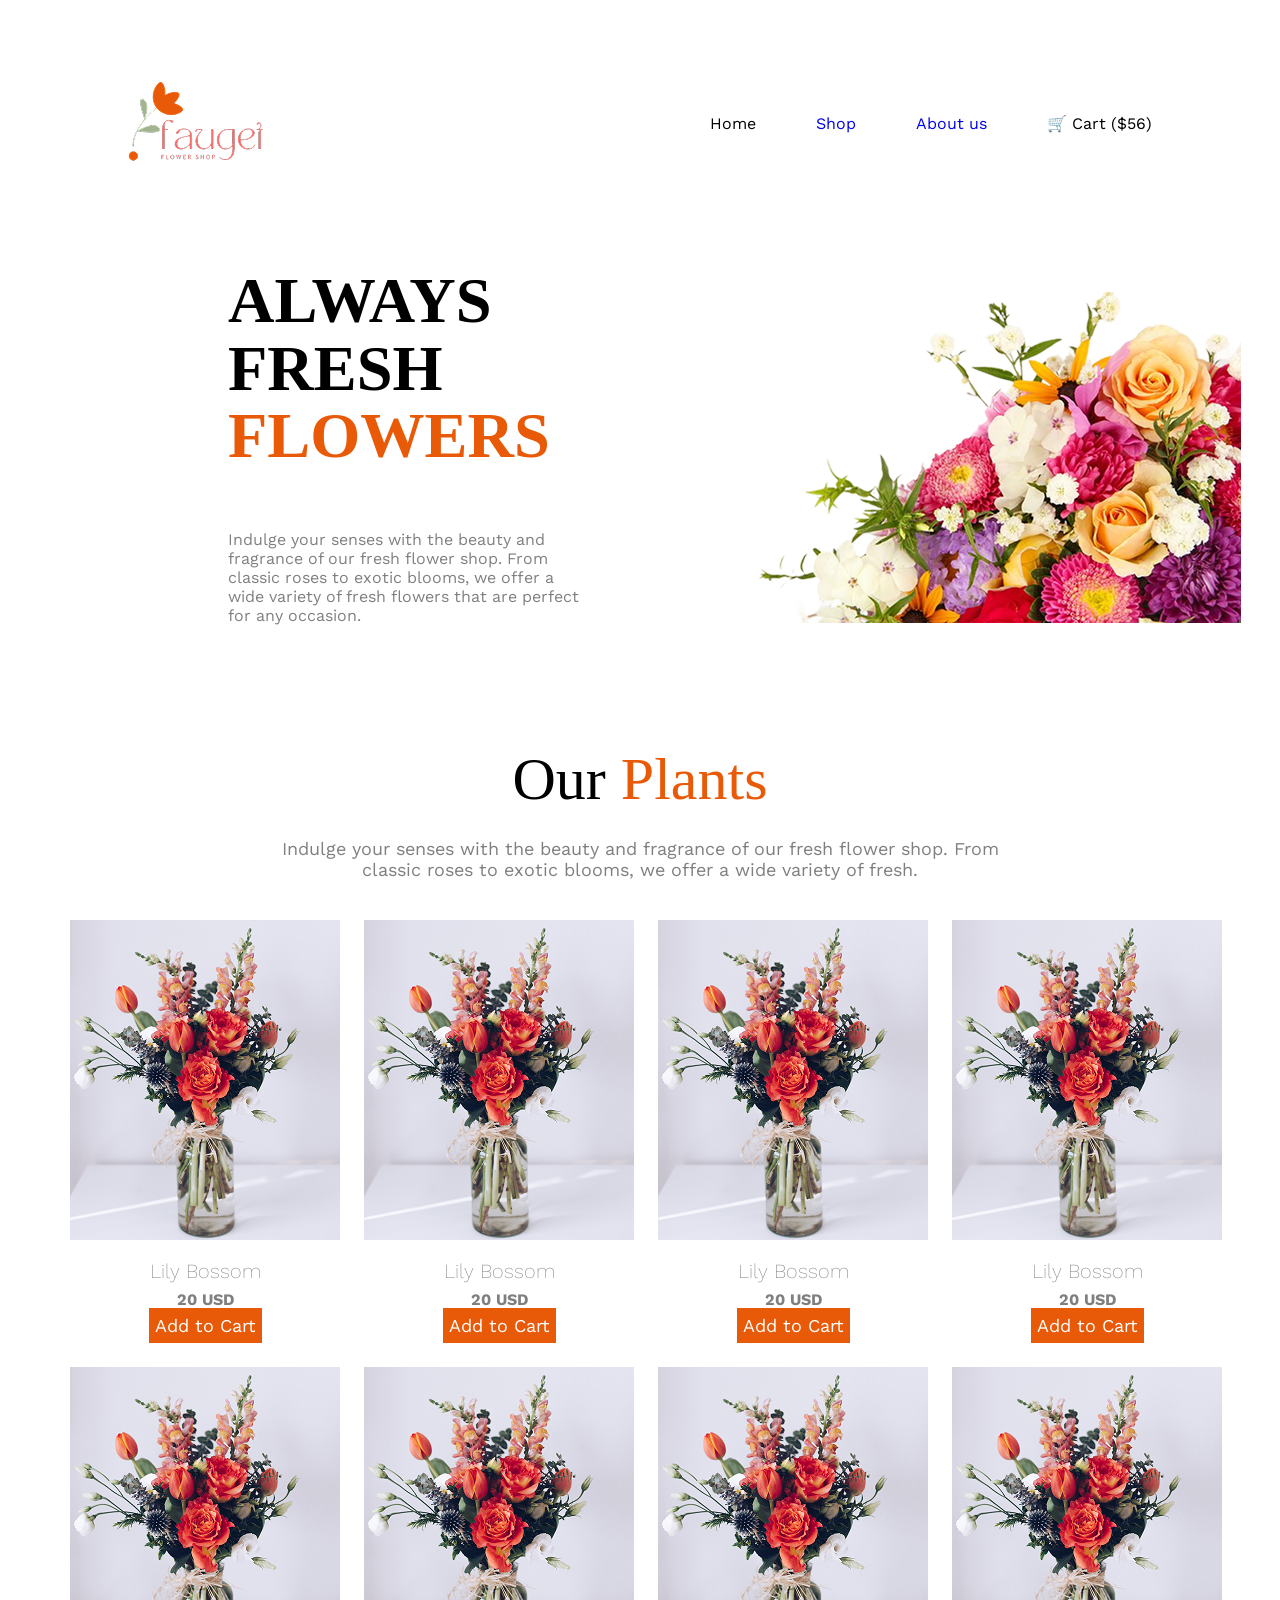
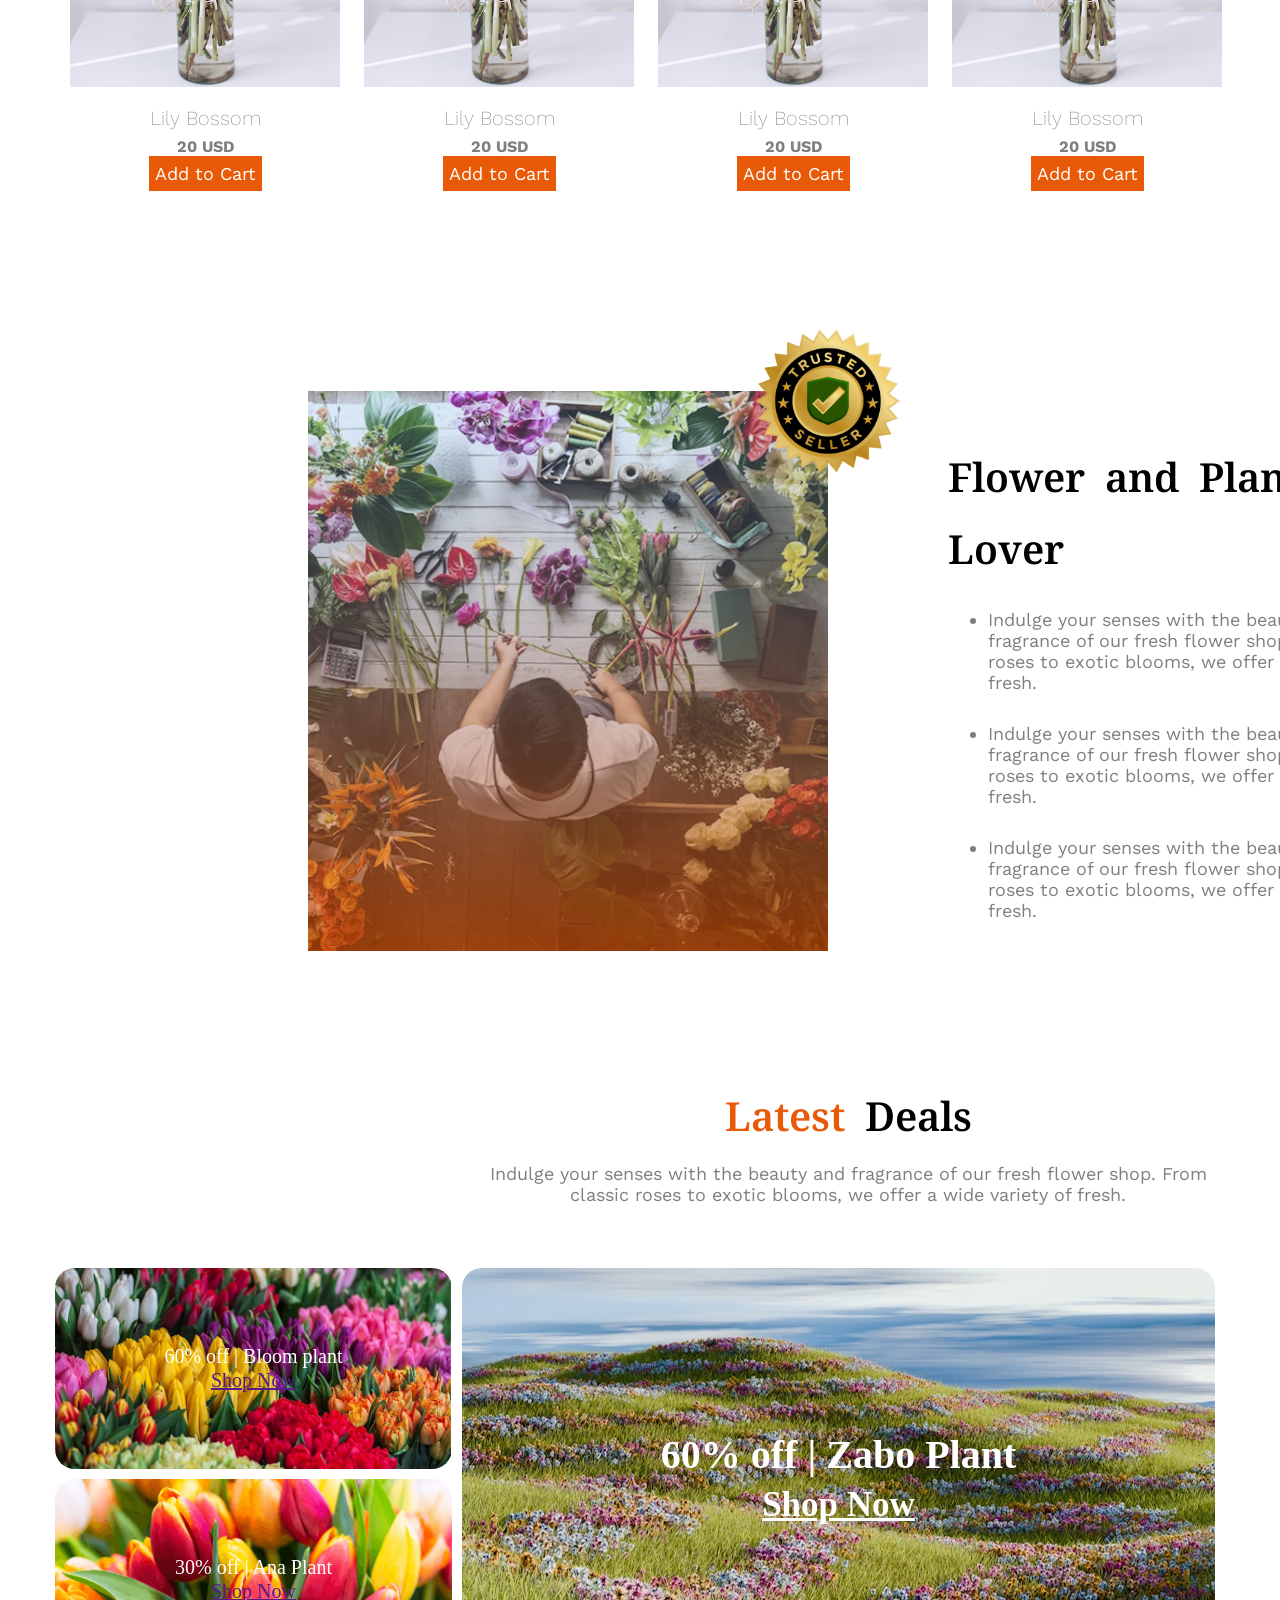
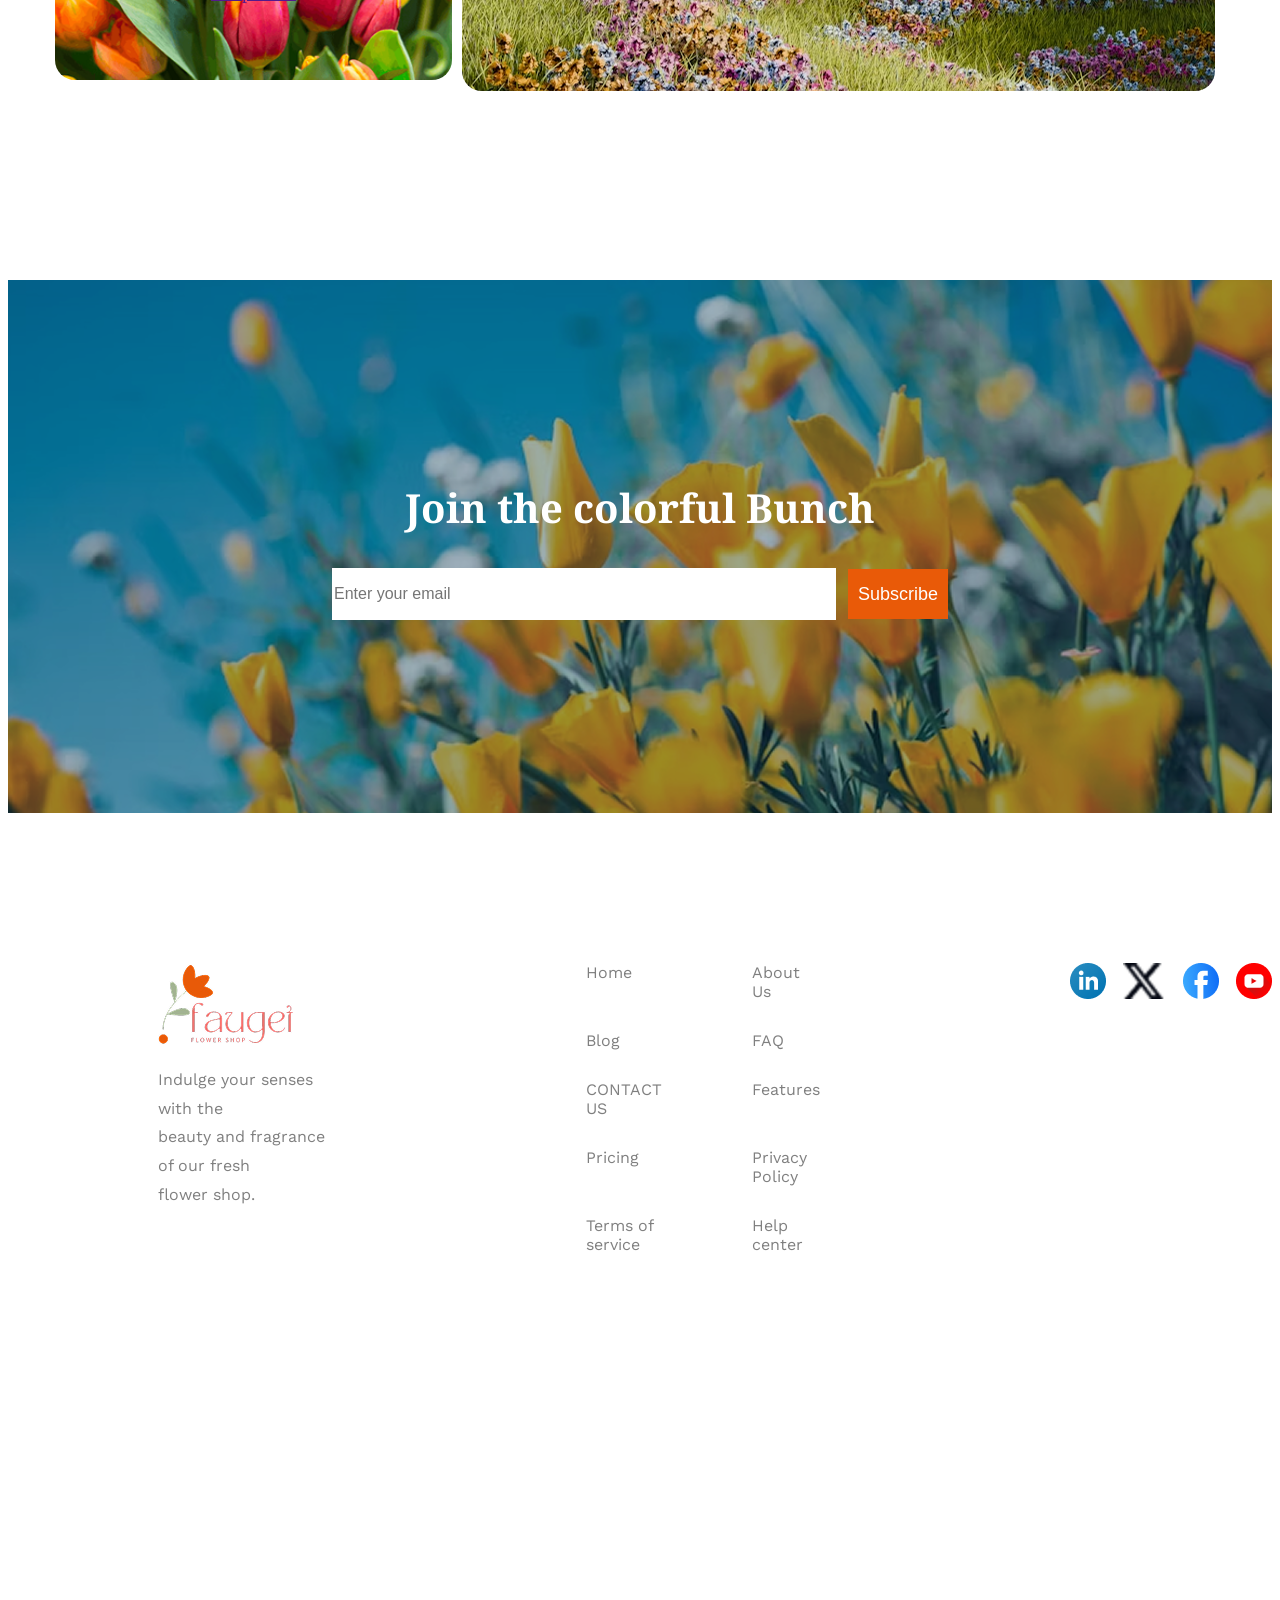
==== index.html @ 3d9fce6f "change page namee" ====
<!DOCTYPE html>
<html lang="en">
<head>
    <meta charset="UTF-8">
    <meta name="viewport" content="width=device-width, initial-scale=1.0">
    <title>Flower shop</title>
    <link href="https://fonts.googleapis.com/css2?family=Work+Sans:wght@400;700&display=swap" rel="stylesheet">
    <link href="https://fonts.googleapis.com/css2?family=Noto+Serif&display=swap" rel="stylesheet">
    <link rel="stylesheet" href="assignment2.css">
</head>
<body>
<section class="navbar">
<section class="img1">
<img src="assets/logo.png" alt="">
</section>
<section class="icons">
    <a href="#" class=" black">Home</a>
    <a href="#" >Shop</a>
    <a href="#">About us</a>
    <span class="cart-icon black">🛒 Cart ($56)</span>
</section>
</section>
<section class="banner">
  <div class="banner-text">
    <div class="text2-title">
      <h3>ALWAYS FRESH <span class="orange">FLOWERS</span></h3>
    </div>
    <div class="text2-grey">
      Indulge your senses with the beauty and fragrance of our fresh flower shop. From classic roses to exotic blooms, we offer a wide variety of fresh flowers that are perfect for any occasion.
    </div>
  </div>
  <div class="banner-image">
    <img src="assets/hero-flower.png" alt="Hero flower image">
  </div>
</section>
<section class="catalog">
   <h4> <div class="title-catalog">Our <span class="orange">Plants</span></div></h4>
   <div class="text1-catalog">
    Indulge your senses with the beauty and fragrance of our fresh flower shop. From 
    <br>classic roses to exotic blooms, we offer a wide variety of fresh.
   </div>
    <div class="catalog-items">
     <div class="item">
        <img src="assets/sample-flower-image.png" alt="Flower 1">
        <h5 class="lily">Lily Bossom</h5>
        <p>20 USD</p>
        <button class="btn1"> <div class="text3"></div>Add to Cart</button>
     </div>
     <div class="item">
        <img src="assets/sample-flower-image.png" alt="Flower 1">
        <h5 class="lily">Lily Bossom</h5>
        <p>20 USD</p>
        <button class="btn1"> <div class="text3"></div>Add to Cart</button>
     </div>
     <div class="item">
        <img src="assets/sample-flower-image.png" alt="Flower 1">
        <h5 class="lily">Lily Bossom</h5>
        <p>20 USD</p>
        <button class="btn1"> <div class="text3"></div>Add to Cart</button>
     </div>
     <div class="item">
        <img src="assets/sample-flower-image.png" alt="Flower 1">
        <h5 class="lily">Lily Bossom</h5>
        <p>20 USD</p>
        <button class="btn1"> <div class="text3"></div>Add to Cart</button>
     </div>
     <div class="item">
        <img src="assets/sample-flower-image.png" alt="Flower 1">
        <h5 class="lily">Lily Bossom</h5>
        <p>20 USD</p>
        <button class="btn1"> <div class="text3"></div>Add to Cart</button>
     </div>
     <div class="item">
        <img src="assets/sample-flower-image.png" alt="Flower 1">
        <h5 class="lily">Lily Bossom</h5>
        <p>20 USD</p>
        <button class="btn1"> <div class="text3"></div>Add to Cart</button>
     </div>
     <div class="item">
        <img src="assets/sample-flower-image.png" alt="Flower 1">
        <h5 class="lily">Lily Bossom</h5>
        <p>20 USD</p>
        <button class="btn1"> <div class="text3"></div>Add to Cart</button>
     </div>
     <div class="item">
        <img src="assets/sample-flower-image.png" alt="Flower 1">
        <h5 class="lily">Lily Bossom</h5>
        <p>20 USD</p>
        <button class="btn1"> <div class="text3"></div>Add to Cart</button>
     </div>

</section>
<section class="trusted-seller">
  <div >
    <img class="img3" src="assets/flower-store.png" alt="">
   
  </div>
   <img class="img5" src="assets/trusted-badge.png" alt="">
    <div class="trusted-seller-text">
    <p class="txt4">
        Flower and Plants <br> Lover
    </p>
        <ul class="txt5">
            <li>
Indulge your senses with the beauty and <br>fragrance of our fresh flower shop. From classic <br> roses to exotic blooms, we offer a wide variety of fresh.
            </li>
            <li>
Indulge your senses with the beauty and <br>fragrance of our fresh flower shop. From classic <br> roses to exotic blooms, we offer a wide variety of fresh.
            </li>
            <li>
Indulge your senses with the beauty and 
<br>fragrance of our fresh flower shop. From classic
<br> roses to exotic blooms, we offer a wide variety of fresh.
            </li>
          
        </ul></div>
</section>
<section class="latest">
    <div class="txt6"> <span class="orange">Latest</span>      Deals</div>
    <div class="txt7">Indulge your senses with the beauty and fragrance of our fresh flower shop. From <br> classic roses to exotic blooms, we offer a wide variety of fresh.</div>
</section>
<section class="images">
   <div class="row">
     <div class="anna"> <img src="assets/deal-bloom.png" alt="Bloom deal"> <p class="centered">60% off | Bloom plant <br> <a href="">Shop Now</a></p></div>
     <div class="bloom"> <img src="assets/deal-ana.png" alt="Ana deal"> <p class="centered">30% off | Ana Plant<br><a href="">Shop Now</a></p></div>
     <div class="zabo"> <img src="assets/deal-zabo.png" alt="Zabo deal"> <p class="centered">60% off | Zabo Plant <br><a href="">Shop Now</a></p></div>
   </div>
</section>
<section class="background image">
<div class="bg">
  <div class="subscribe-content">
    <p id="join">Join the colorful Bunch</p>
    <form class="subscribe-form">
      <input type="email" placeholder="Enter your email" required>
      <button class="btn2"">Subscribe</button>
    </form>
  </div>
</div>
</section>
<section class="footer">
   <div class="logo2">
      <img src="assets/logo.png" alt="">
      <p class="text10">
Indulge your senses with the <br> beauty and fragrance of our fresh <br> flower shop. 
      </p>
   </div>
   <div class="menu">
      <ul class="text10">
<li>Home</li>
<li>About Us</li>
<li>Blog</li>
<li>FAQ</li>
<li>CONTACT US</li>  
<li>
   Features
</li>
<li>Pricing</li>
<li>Privacy Policy</li>
<li>Terms of service</li>
<li>Help center</li>
      </ul>
   </div>
   <div class="icon3">
      <img src="assets/icon-linkedin.png" alt="">
      <img src="assets/icon-twitter.png" alt="">
      <img src="assets/icon-facebook.png" alt="">
      <img src="assets/icon-youtube.png" alt="">
   </div>
</section>
</body>
</html>
---- assignment2.css ----
.navbar, .text2-grey, .text1-catalog, .item, .lily, .btn1, .txt5, .txt7, .text10
{
    font-family: 'Work Sans', sans-serif;
      color: rgba(0, 0, 0, 0.5);
}
.icons{
    display: flex;
    gap: 60px;
    align-items: center;
    margin-right: 120px;
    ;
}
.icons a{
    text-decoration: none;

}
.black
{
    color: black;
}
.navbar{
    display: flex;
    justify-content: space-between;
    margin-top: 80px;
}
.img1{
    margin-left: 120px;
}
.orange{
    color: #E95A08;
}
.text2-title{
    font-size: 55px;
    font-weight: 500;
    margin: 60px;
}
.text2-title h3{
    margin: 0;
    line-height: 1.05;
}
.text2-grey{
    color: rgba(0, 0, 0, 0.5);
    margin-top: 24px;
margin: 60px;
}
.title, .txt4, .txt6, #join{
  font-family: 'Noto Serif', serif;
}
.banner{
    display: flex;
    flex-wrap: wrap;
    justify-content: flex-start;
    align-items: center;
    gap: 24px;
    margin-top: 40px;
    margin-left: 120px;
    padding: 0 40px;
}
.banner-text{
    flex: 1 1 200px;
    max-width: 45%;
}
.banner-image{
    flex: 1 1 320px;
    max-width: 45%;
}
.banner-image img{
    width: 570px;
    height: 355px;
    display: block;
}
.catalog{
    max-width: 1140px;
    margin: 0 auto;
    padding: 0 20px;
    justify-items: center;
    align-items: center;
}
.title-catalog{
    font-size: 60px;
    font-weight: 500;
    margin: 60px auto 0;
    text-align: center;
}
.text1-catalog{
    font-size: 18px;
    color: rgba(0, 0, 0, 0.5);
    margin: 24px auto 0;
    text-align: center;
    max-height: 54px;
    max-width: 888px;
}
.catalog-items{
    display: grid;
    grid-template-columns: repeat(4, 1fr);
    gap: 24px;
    margin: 40px auto 0;
    max-width: 1140px;
    justify-items: center;
}
.btn1{
   background-color: #E95A08;
   color: white;
   height: 35px;
   font-size: 18px;
   border: none;
}
.text3{
    font-size: 100px;
    color: #E95A08
}
.item{
    text-align: center;
}
.item h5{
    font-size: 20px;
    font-weight: 200;
    line-height: 1.2;
    margin: 12px 0 8px 0;
}
.item p{
    font-weight: bold;
    font-size: 16px;
    line-height: 1.1;
    margin: 0;
}
.lily{
    font-weight: 600;
}
.catalog-items{
    display: grid;
    grid-template-columns: repeat(4, 1fr);
    gap: 24px;
    margin: 40px auto 0;
    max-width: 1140px;
    justify-items: center;
}
.img3{
    height: 560px;
    width: 520px;
}
.trusted-seller{
    position: relative;
    height: 597px;
    width: 1140px;
    display: flex;
    margin-top: 200px;
    margin-left: 300px;
    gap: 120px;
}
.txt4, .txt6{
    font-size: 40px;
    font-weight: 600;
    margin: 0;
    word-spacing: 10px;
}
.txt7{
    font-size: 18px;
    color: rgba(0, 0, 0, 0.5);
margin-top: 20px;
   
}
.txt5{
    font-size: 18px;
    color: rgba(0, 0, 0, 0.5);
    margin: 24px 0 0;
    max-width: 540px;
}
li{
    margin-bottom: 30px;
}
.trusted-seller-text{
    margin-top: 50px;
}
.img5{
    position: absolute;
    top: -90px;
    left: 420px;
    height: 200px;
    width: 200px;
    z-index: 2;
}
.latest{
    height: 80px;
    width: 1440px;
    text-align: center;
    margin-left: 120px;
    margin-top: 100px;
}
.images{
    max-width: 1170px;
    margin: 100px auto 0;
    padding: 0 20px;
}
.row {
  display: grid;
  grid-template-columns: 397px 753px;
  grid-template-rows: 201px 201px;
  gap: 10px;
}

.anna, .bloom, .zabo {
    border-radius: 20px;
    position: relative;
    text-align: center;
    color: white;
    overflow: hidden;
}

.anna {
  grid-column: 1;
  grid-row: 1;
  height: 201px;
}

.bloom {
  grid-column: 1;
  grid-row: 2;
  height: 201px;
}

.zabo {
  grid-column: 2;
  grid-row: 1 / span 2;
  height: 423px;
}

.anna img,
.bloom img,
.zabo img {
  width: 100%;
  height: 100%;
  object-fit: cover;
  display: block;
}

.centered {
  position: absolute;
  top: 50%;
  left: 50%;
  transform: translate(-50%, -50%);
  margin: 0;
  line-height: 1.2;
  font-size: 20px;
}

.zabo .centered {
  font-size: 40px;
  font-weight: 700;
  color: white
  
}

.zabo .centered a {
  color: #fff;
  font-weight: 600;
  font-size: 35px;
}

.images .row > div {
  min-height: 200px;
}
p {
  line-height: 1.8;
}
.text8{
    font-size: 28px;
  font-weight: 300px;
    margin-top: 20px;
}

.bg {
    width: 100%;
    height: 533px;
    background-image: url('assets/news-letter-bg.png');
    background-size: cover;
    background-repeat: no-repeat;
    background-position: center;
    margin-top: 200px;
    display: flex;
    align-items: center;
    justify-content: center;
    position: relative;
    text-align: center;
}
.subscribe-content {
    display: flex;
    flex-direction: column;
    align-items: center;
    gap: 24px;
}
#join {
    color: white;
    font-size: 40px;
    font-weight: 700;

    margin: 0;
}
.subscribe-form {
    display: flex;
    align-items: center;
    gap: 12px;
    flex-wrap: wrap;
    justify-content: center;
}
.subscribe-form input {
   height: 50px;
   
    border: none;
    min-width: 500px;
    font-size: 16px;
}

.join{
    margin: 200px auto 0;
}
.btn2{
   background-color: #E95A08;
   color: white;
   height: 50px;
   font-size: 18px;
width: 100px;
border: none;}
.footer{
    margin-top: 150px;
    display: flex;
  margin-left: 150px;
    gap:250px;
}
.menu{
    display: grid;
    grid-template-rows: repeat(2, 1fr);
    gap: 90px;
    
}
.menu ul{
    list-style: none;
    padding: 0;
    margin: 0;

  display: grid;
  grid-template-columns: repeat(2, 1fr); 
  column-gap: 90px;
}
.icon3{
    display: flex;
    gap: 10px;
    height: 36px;
    width: 300px;
    justify-content: space-between;
}
.icon3 img{
    gap: 20px;
}
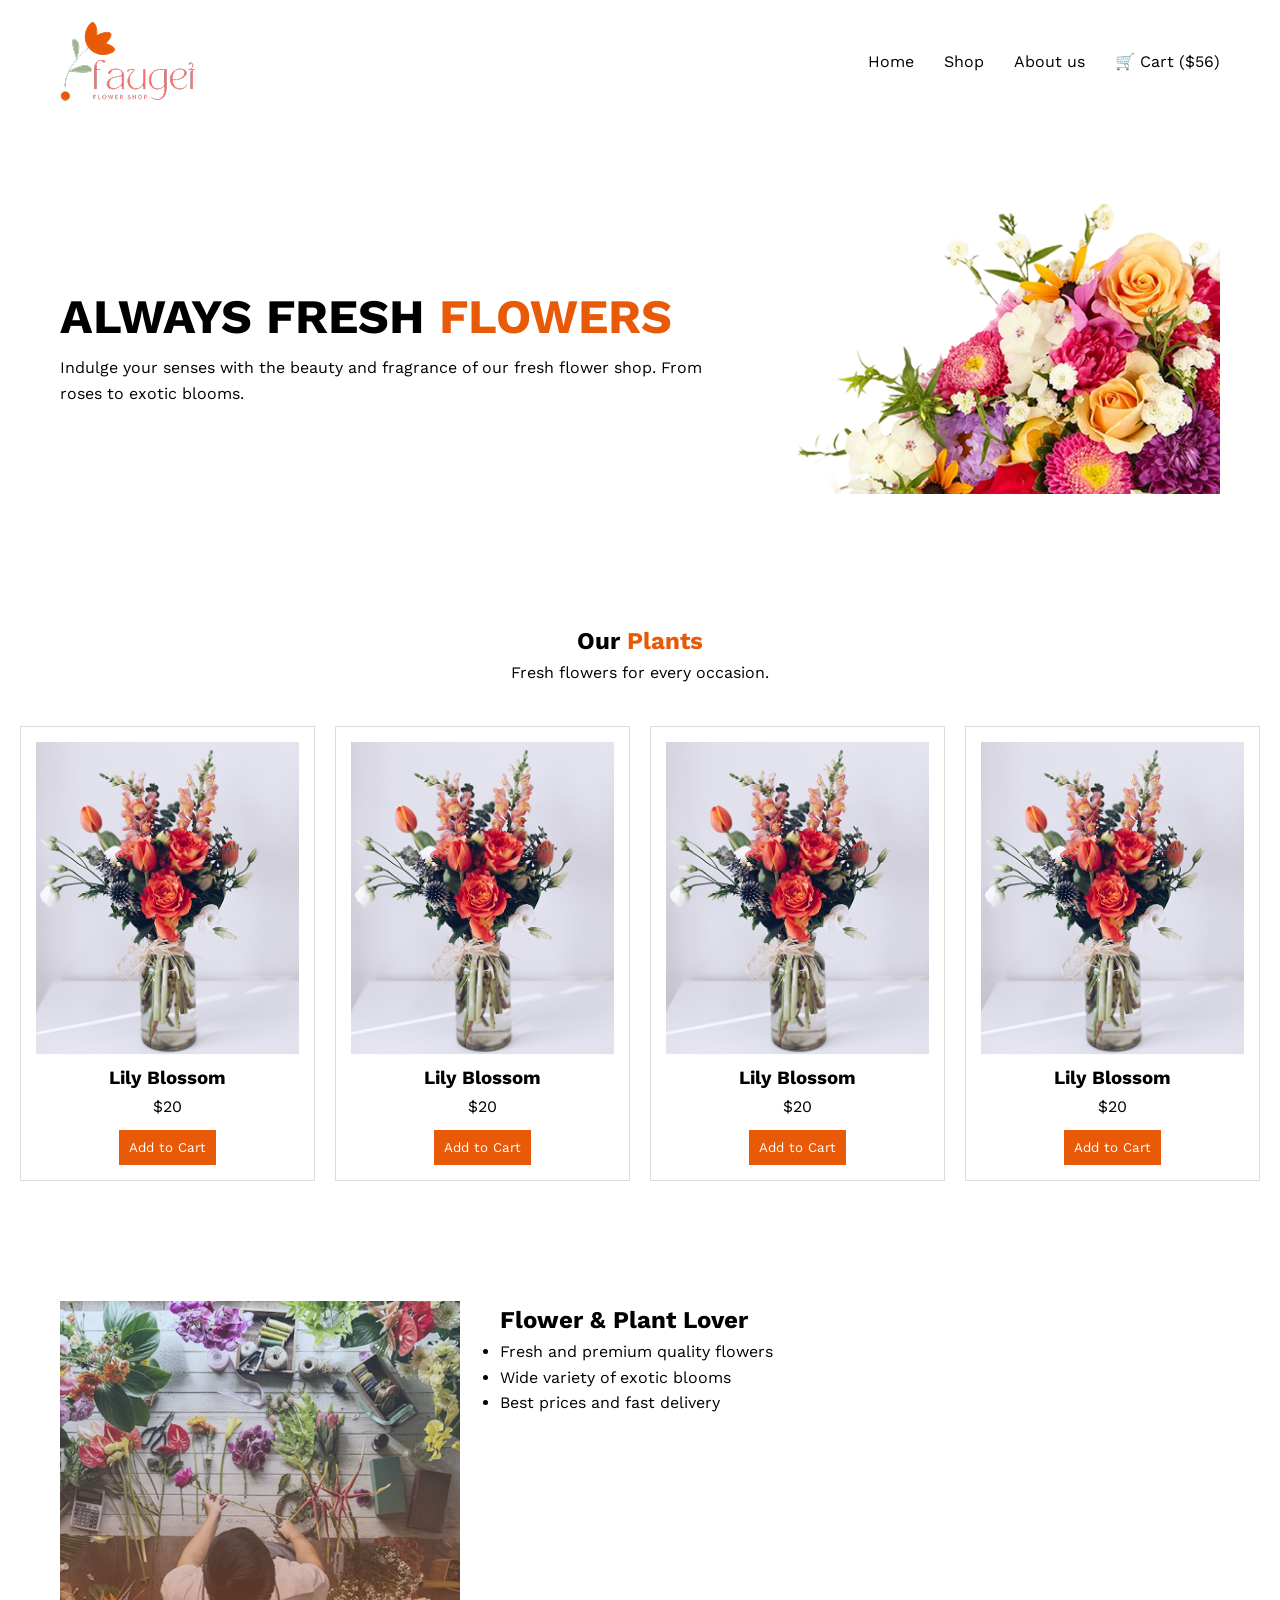
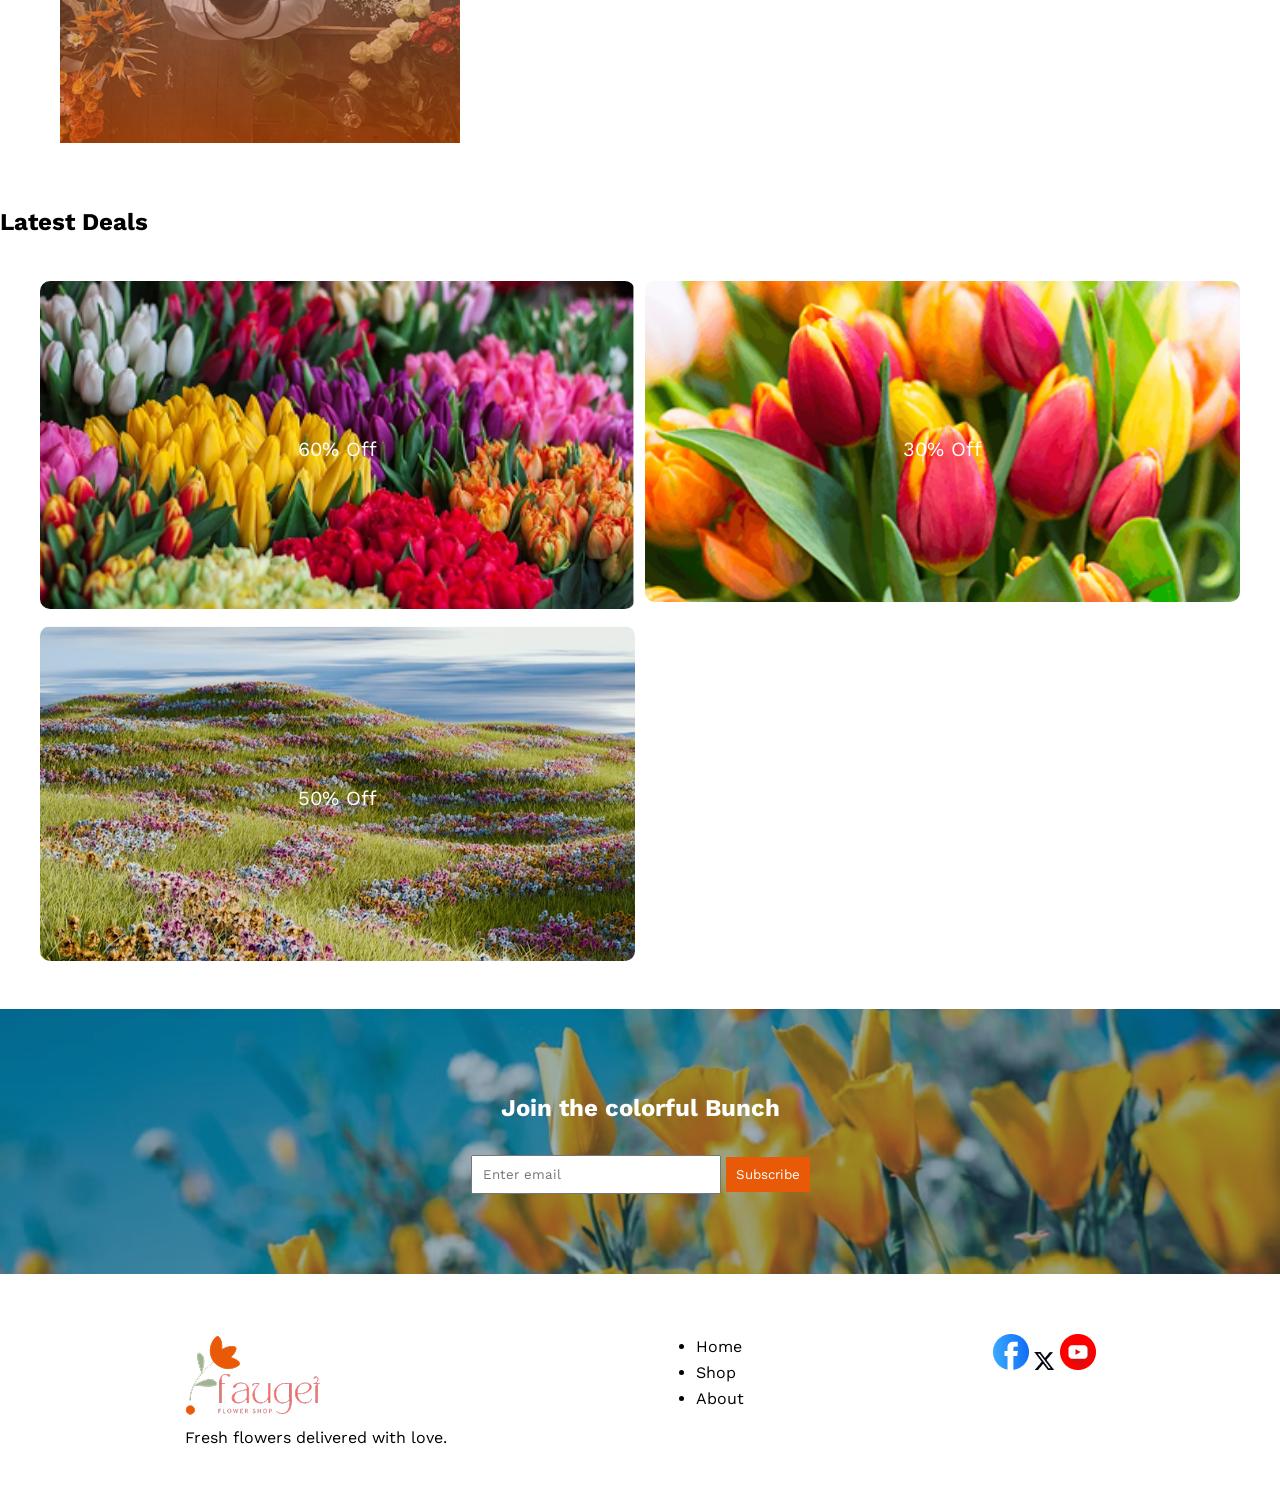
==== commit 39897ce7: "final" ====
--- a/index.html
+++ b/index.html
@@ -1,171 +1,147 @@
 <!DOCTYPE html>
 <html lang="en">
 <head>
-    <meta charset="UTF-8">
-    <meta name="viewport" content="width=device-width, initial-scale=1.0">
-    <title>Flower shop</title>
-    <link href="https://fonts.googleapis.com/css2?family=Work+Sans:wght@400;700&display=swap" rel="stylesheet">
-    <link href="https://fonts.googleapis.com/css2?family=Noto+Serif&display=swap" rel="stylesheet">
-    <link rel="stylesheet" href="assignment2.css">
+  <meta charset="UTF-8">
+  <meta name="viewport" content="width=device-width, initial-scale=1.0">
+  <title>Flower Shop</title>
+
+  <link href="https://fonts.googleapis.com/css2?family=Work+Sans:wght@400;700&display=swap" rel="stylesheet">
+  <link href="https://fonts.googleapis.com/css2?family=Noto+Serif&display=swap" rel="stylesheet">
+
+  <link rel="stylesheet" href="style.css">
 </head>
+
 <body>
-<section class="navbar">
-<section class="img1">
-<img src="assets/logo.png" alt="">
-</section>
-<section class="icons">
-    <a href="#" class=" black">Home</a>
-    <a href="#" >Shop</a>
+
+<!-- NAVBAR -->
+<header class="navbar">
+  <img src="assets/logo.png" alt="Logo" class="logo">
+
+  <nav class="nav-links">
+    <a href="#">Home</a>
+    <a href="#">Shop</a>
     <a href="#">About us</a>
-    <span class="cart-icon black">🛒 Cart ($56)</span>
-</section>
-</section>
+    <span class="cart">🛒 Cart ($56)</span>
+  </nav>
+</header>
+
+<!-- HERO -->
 <section class="banner">
   <div class="banner-text">
-    <div class="text2-title">
-      <h3>ALWAYS FRESH <span class="orange">FLOWERS</span></h3>
+    <h1>ALWAYS FRESH <span>FLOWERS</span></h1>
+    <p>
+      Indulge your senses with the beauty and fragrance of our fresh flower shop.
+      From roses to exotic blooms.
+    </p>
+  </div>
+
+  <div class="banner-img">
+    <img src="assets/hero-flower.png" alt="">
+  </div>
+</section>
+
+<!-- PRODUCTS -->
+<section class="catalog">
+  <h2>Our <span>Plants</span></h2>
+  <p class="subtitle">
+    Fresh flowers for every occasion.
+  </p>
+
+  <div class="grid">
+    <div class="card">
+      <img src="assets/sample-flower-image.png">
+      <h3>Lily Blossom</h3>
+      <p>$20</p>
+      <button>Add to Cart</button>
     </div>
-    <div class="text2-grey">
-      Indulge your senses with the beauty and fragrance of our fresh flower shop. From classic roses to exotic blooms, we offer a wide variety of fresh flowers that are perfect for any occasion.
+
+    <div class="card">
+      <img src="assets/sample-flower-image.png">
+      <h3>Lily Blossom</h3>
+      <p>$20</p>
+      <button>Add to Cart</button>
+    </div>
+
+    <div class="card">
+      <img src="assets/sample-flower-image.png">
+      <h3>Lily Blossom</h3>
+      <p>$20</p>
+      <button>Add to Cart</button>
+    </div>
+
+    <div class="card">
+      <img src="assets/sample-flower-image.png">
+      <h3>Lily Blossom</h3>
+      <p>$20</p>
+      <button>Add to Cart</button>
     </div>
   </div>
-  <div class="banner-image">
-    <img src="assets/hero-flower.png" alt="Hero flower image">
+</section>
+
+<!-- TRUSTED -->
+<section class="trusted">
+  <img src="assets/flower-store.png" class="store-img">
+
+  <div class="trusted-text">
+    <h2>Flower & Plant Lover</h2>
+    <ul>
+      <li>Fresh and premium quality flowers</li>
+      <li>Wide variety of exotic blooms</li>
+      <li>Best prices and fast delivery</li>
+    </ul>
   </div>
 </section>
-<section class="catalog">
-   <h4> <div class="title-catalog">Our <span class="orange">Plants</span></div></h4>
-   <div class="text1-catalog">
-    Indulge your senses with the beauty and fragrance of our fresh flower shop. From 
-    <br>classic roses to exotic blooms, we offer a wide variety of fresh.
-   </div>
-    <div class="catalog-items">
-     <div class="item">
-        <img src="assets/sample-flower-image.png" alt="Flower 1">
-        <h5 class="lily">Lily Bossom</h5>
-        <p>20 USD</p>
-        <button class="btn1"> <div class="text3"></div>Add to Cart</button>
-     </div>
-     <div class="item">
-        <img src="assets/sample-flower-image.png" alt="Flower 1">
-        <h5 class="lily">Lily Bossom</h5>
-        <p>20 USD</p>
-        <button class="btn1"> <div class="text3"></div>Add to Cart</button>
-     </div>
-     <div class="item">
-        <img src="assets/sample-flower-image.png" alt="Flower 1">
-        <h5 class="lily">Lily Bossom</h5>
-        <p>20 USD</p>
-        <button class="btn1"> <div class="text3"></div>Add to Cart</button>
-     </div>
-     <div class="item">
-        <img src="assets/sample-flower-image.png" alt="Flower 1">
-        <h5 class="lily">Lily Bossom</h5>
-        <p>20 USD</p>
-        <button class="btn1"> <div class="text3"></div>Add to Cart</button>
-     </div>
-     <div class="item">
-        <img src="assets/sample-flower-image.png" alt="Flower 1">
-        <h5 class="lily">Lily Bossom</h5>
-        <p>20 USD</p>
-        <button class="btn1"> <div class="text3"></div>Add to Cart</button>
-     </div>
-     <div class="item">
-        <img src="assets/sample-flower-image.png" alt="Flower 1">
-        <h5 class="lily">Lily Bossom</h5>
-        <p>20 USD</p>
-        <button class="btn1"> <div class="text3"></div>Add to Cart</button>
-     </div>
-     <div class="item">
-        <img src="assets/sample-flower-image.png" alt="Flower 1">
-        <h5 class="lily">Lily Bossom</h5>
-        <p>20 USD</p>
-        <button class="btn1"> <div class="text3"></div>Add to Cart</button>
-     </div>
-     <div class="item">
-        <img src="assets/sample-flower-image.png" alt="Flower 1">
-        <h5 class="lily">Lily Bossom</h5>
-        <p>20 USD</p>
-        <button class="btn1"> <div class="text3"></div>Add to Cart</button>
-     </div>
 
+<!-- DEALS -->
+<section class="deals">
+  <h2><span>Latest</span> Deals</h2>
 </section>
-<section class="trusted-seller">
-  <div >
-    <img class="img3" src="assets/flower-store.png" alt="">
-   
+
+<section class="deal-grid">
+  <div class="deal small">
+    <img src="assets/deal-bloom.png">
+    <div class="overlay">60% Off</div>
   </div>
-   <img class="img5" src="assets/trusted-badge.png" alt="">
-    <div class="trusted-seller-text">
-    <p class="txt4">
-        Flower and Plants <br> Lover
-    </p>
-        <ul class="txt5">
-            <li>
-Indulge your senses with the beauty and <br>fragrance of our fresh flower shop. From classic <br> roses to exotic blooms, we offer a wide variety of fresh.
-            </li>
-            <li>
-Indulge your senses with the beauty and <br>fragrance of our fresh flower shop. From classic <br> roses to exotic blooms, we offer a wide variety of fresh.
-            </li>
-            <li>
-Indulge your senses with the beauty and 
-<br>fragrance of our fresh flower shop. From classic
-<br> roses to exotic blooms, we offer a wide variety of fresh.
-            </li>
-          
-        </ul></div>
+
+  <div class="deal small">
+    <img src="assets/deal-ana.png">
+    <div class="overlay">30% Off</div>
+  </div>
+
+  <div class="deal big">
+    <img src="assets/deal-zabo.png">
+    <div class="overlay">50% Off</div>
+  </div>
 </section>
-<section class="latest">
-    <div class="txt6"> <span class="orange">Latest</span>      Deals</div>
-    <div class="txt7">Indulge your senses with the beauty and fragrance of our fresh flower shop. From <br> classic roses to exotic blooms, we offer a wide variety of fresh.</div>
+
+<!-- NEWSLETTER -->
+<section class="newsletter">
+  <h2>Join the colorful Bunch</h2>
+  <div class="form">
+    <input type="email" placeholder="Enter email">
+    <button>Subscribe</button>
+  </div>
 </section>
-<section class="images">
-   <div class="row">
-     <div class="anna"> <img src="assets/deal-bloom.png" alt="Bloom deal"> <p class="centered">60% off | Bloom plant <br> <a href="">Shop Now</a></p></div>
-     <div class="bloom"> <img src="assets/deal-ana.png" alt="Ana deal"> <p class="centered">30% off | Ana Plant<br><a href="">Shop Now</a></p></div>
-     <div class="zabo"> <img src="assets/deal-zabo.png" alt="Zabo deal"> <p class="centered">60% off | Zabo Plant <br><a href="">Shop Now</a></p></div>
-   </div>
-</section>
-<section class="background image">
-<div class="bg">
-  <div class="subscribe-content">
-    <p id="join">Join the colorful Bunch</p>
-    <form class="subscribe-form">
-      <input type="email" placeholder="Enter your email" required>
-      <button class="btn2"">Subscribe</button>
-    </form>
+
+<!-- FOOTER -->
+<footer class="footer">
+  <div>
+    <img src="assets/logo.png">
+    <p>Fresh flowers delivered with love.</p>
   </div>
-</div>
-</section>
-<section class="footer">
-   <div class="logo2">
-      <img src="assets/logo.png" alt="">
-      <p class="text10">
-Indulge your senses with the <br> beauty and fragrance of our fresh <br> flower shop. 
-      </p>
-   </div>
-   <div class="menu">
-      <ul class="text10">
-<li>Home</li>
-<li>About Us</li>
-<li>Blog</li>
-<li>FAQ</li>
-<li>CONTACT US</li>  
-<li>
-   Features
-</li>
-<li>Pricing</li>
-<li>Privacy Policy</li>
-<li>Terms of service</li>
-<li>Help center</li>
-      </ul>
-   </div>
-   <div class="icon3">
-      <img src="assets/icon-linkedin.png" alt="">
-      <img src="assets/icon-twitter.png" alt="">
-      <img src="assets/icon-facebook.png" alt="">
-      <img src="assets/icon-youtube.png" alt="">
-   </div>
-</section>
+
+  <ul>
+    <li>Home</li>
+    <li>Shop</li>
+    <li>About</li>
+  </ul>
+
+  <div class="social">
+    <img src="assets/icon-facebook.png">
+    <img src="assets/icon-twitter.png">
+    <img src="assets/icon-youtube.png">
+  </div>
+</footer>
+
 </body>
 </html>
--- a/style.css
+++ b/style.css
@@ -0,0 +1,156 @@
+* {
+  margin: 0;
+  padding: 0;
+  box-sizing: border-box;
+  font-family: "Work Sans", sans-serif;
+}
+
+body {
+  line-height: 1.6;
+}
+
+/* NAVBAR */
+.navbar {
+  display: flex;
+  justify-content: space-between;
+  padding: 20px 60px;
+  align-items: center;
+}
+
+.nav-links {
+  display: flex;
+  gap: 30px;
+}
+
+.nav-links a {
+  text-decoration: none;
+  color: black;
+}
+
+/* BANNER */
+.banner {
+  display: flex;
+  flex-wrap: wrap;
+  align-items: center;
+  padding: 60px;
+}
+
+.banner-text {
+  flex: 1;
+}
+
+.banner-text h1 {
+  font-size: 48px;
+}
+
+.banner-text span {
+  color: #E95A08;
+}
+
+.banner-img img {
+  width: 100%;
+  max-width: 500px;
+}
+
+/* CATALOG */
+.catalog {
+  text-align: center;
+  padding: 60px 20px;
+}
+
+.catalog h2 span {
+  color: #E95A08;
+}
+
+.grid {
+  display: grid;
+  grid-template-columns: repeat(auto-fit, minmax(200px, 1fr));
+  gap: 20px;
+  margin-top: 40px;
+}
+
+.card {
+  border: 1px solid #ddd;
+  padding: 15px;
+}
+
+.card img {
+  width: 100%;
+}
+
+button {
+  background: #E95A08;
+  color: white;
+  border: none;
+  padding: 10px;
+  margin-top: 10px;
+  cursor: pointer;
+}
+
+/* TRUSTED */
+.trusted {
+  display: flex;
+  flex-wrap: wrap;
+  padding: 60px;
+  gap: 40px;
+}
+
+.trusted img {
+  max-width: 400px;
+  width: 100%;
+}
+
+/* DEALS */
+.deal-grid {
+  display: grid;
+  grid-template-columns: 1fr 1fr;
+  gap: 10px;
+  padding: 40px;
+}
+
+.deal {
+  position: relative;
+}
+
+.deal img {
+  width: 100%;
+  border-radius: 10px;
+}
+
+.overlay {
+  position: absolute;
+  top: 50%;
+  left: 50%;
+  transform: translate(-50%, -50%);
+  color: white;
+  font-size: 20px;
+}
+
+/* NEWSLETTER */
+.newsletter {
+  background: url("assets/news-letter-bg.png") center/cover;
+  text-align: center;
+  padding: 80px 20px;
+  color: white;
+}
+
+.form {
+  margin-top: 20px;
+}
+
+.form input {
+  padding: 10px;
+  width: 250px;
+}
+
+.form button {
+  padding: 10px;
+}
+
+/* FOOTER */
+.footer {
+  display: flex;
+  justify-content: space-around;
+  padding: 60px;
+  flex-wrap: wrap;
+}
